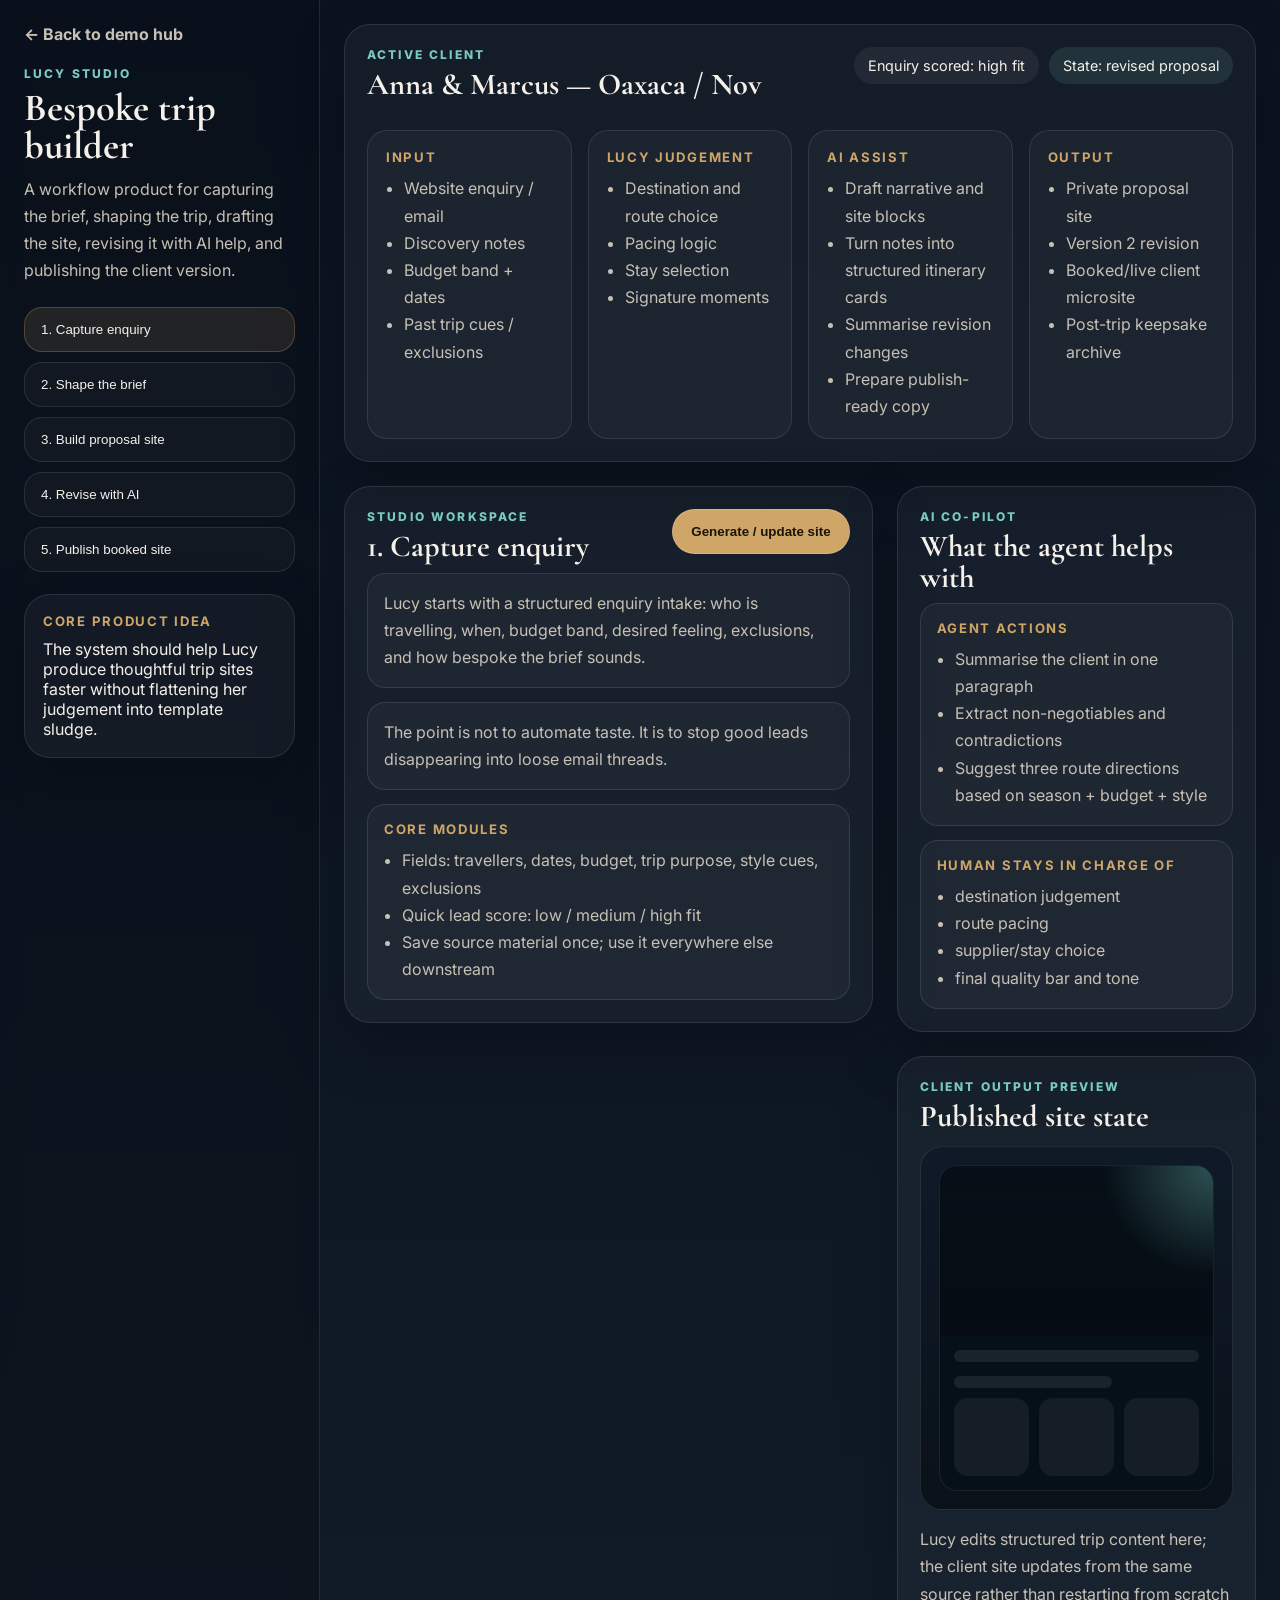
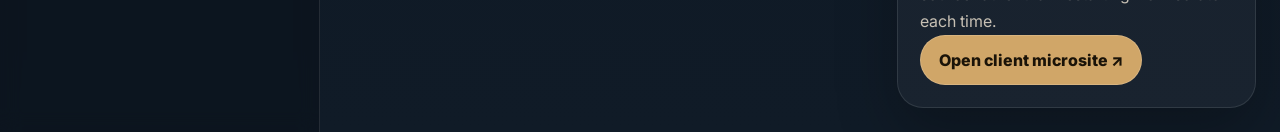
==== studio/index.html @ 28fd5938 "Split demo into client trip microsite and Lucy studio workflow" ====
<!DOCTYPE html>
<html lang="en">
<head>
  <meta charset="UTF-8" />
  <meta name="viewport" content="width=device-width, initial-scale=1.0" />
  <title>Lucy Trip Studio</title>
  <meta name="description" content="Workflow app concept for Lucy to create, revise, and publish private client trip sites with AI assistance." />
  <link rel="preconnect" href="https://fonts.googleapis.com">
  <link rel="preconnect" href="https://fonts.gstatic.com" crossorigin>
  <link href="https://fonts.googleapis.com/css2?family=Inter:wght@400;500;600;700;800&family=Cormorant+Garamond:wght@600;700&display=swap" rel="stylesheet">
  <link rel="stylesheet" href="./styles.css" />
</head>
<body>
  <div class="app-shell">
    <aside class="sidebar">
      <a class="brand" href="../">← Back to demo hub</a>
      <div>
        <p class="eyebrow">Lucy studio</p>
        <h1>Bespoke trip builder</h1>
        <p class="muted">A workflow product for capturing the brief, shaping the trip, drafting the site, revising it with AI help, and publishing the client version.</p>
      </div>
      <nav class="steps" id="stepNav"></nav>
      <div class="sidebar-card">
        <span class="label">Core product idea</span>
        <p>The system should help Lucy produce thoughtful trip sites faster without flattening her judgement into template sludge.</p>
      </div>
    </aside>

    <main class="main-grid">
      <section class="board card">
        <div class="board-head">
          <div>
            <p class="eyebrow">Active client</p>
            <h2>Anna &amp; Marcus — Oaxaca / Nov</h2>
          </div>
          <div class="pill-row">
            <span class="pill">Enquiry scored: high fit</span>
            <span class="pill accent">State: revised proposal</span>
          </div>
        </div>
        <div class="columns">
          <article class="column">
            <span class="label">Input</span>
            <ul>
              <li>Website enquiry / email</li>
              <li>Discovery notes</li>
              <li>Budget band + dates</li>
              <li>Past trip cues / exclusions</li>
            </ul>
          </article>
          <article class="column">
            <span class="label">Lucy judgement</span>
            <ul>
              <li>Destination and route choice</li>
              <li>Pacing logic</li>
              <li>Stay selection</li>
              <li>Signature moments</li>
            </ul>
          </article>
          <article class="column">
            <span class="label">AI assist</span>
            <ul>
              <li>Draft narrative and site blocks</li>
              <li>Turn notes into structured itinerary cards</li>
              <li>Summarise revision changes</li>
              <li>Prepare publish-ready copy</li>
            </ul>
          </article>
          <article class="column">
            <span class="label">Output</span>
            <ul>
              <li>Private proposal site</li>
              <li>Version 2 revision</li>
              <li>Booked/live client microsite</li>
              <li>Post-trip keepsake archive</li>
            </ul>
          </article>
        </div>
      </section>

      <section class="workspace">
        <article class="editor card">
          <div class="workspace-head">
            <div>
              <p class="eyebrow">Studio workspace</p>
              <h2 id="stepTitle"></h2>
            </div>
            <button class="publish-btn">Generate / update site</button>
          </div>
          <div id="stepBody" class="step-body"></div>
        </article>

        <article class="assistant card">
          <p class="eyebrow">AI co-pilot</p>
          <h2>What the agent helps with</h2>
          <div class="assistant-stack" id="assistantStack"></div>
        </article>

        <article class="preview card">
          <p class="eyebrow">Client output preview</p>
          <h2>Published site state</h2>
          <div class="preview-shot">
            <div class="preview-screen">
              <div class="preview-hero"></div>
              <div class="preview-lines"></div>
              <div class="preview-lines short"></div>
              <div class="preview-cards">
                <span></span><span></span><span></span>
              </div>
            </div>
          </div>
          <p class="muted">Lucy edits structured trip content here; the client site updates from the same source rather than restarting from scratch each time.</p>
          <a class="open-trip" href="../trip/">Open client microsite ↗</a>
        </article>
      </section>
    </main>
  </div>
  <script src="./script.js"></script>
</body>
</html>
---- studio/styles.css ----
:root{--bg:#0b1320;--panel:#111b27;--panel-2:#162231;--fg:#f5f1ea;--muted:#c7c0b4;--line:rgba(255,255,255,.1);--gold:#d0a668;--teal:#79cbbf;--shadow:0 24px 60px rgba(0,0,0,.25)}
*{box-sizing:border-box} body{margin:0;font-family:Inter,system-ui,sans-serif;background:linear-gradient(180deg,#0b1320,#101b27);color:var(--fg)} h1,h2,h3{font-family:"Cormorant Garamond",serif;line-height:1;margin:0 0 10px} h1{font-size:clamp(2rem,3vw,3.2rem)} h2{font-size:1.9rem} p{margin:0}
.app-shell{min-height:100vh;display:grid;grid-template-columns:320px 1fr}.sidebar{padding:24px;border-right:1px solid var(--line);display:grid;align-content:start;gap:22px;background:rgba(8,14,22,.4);backdrop-filter:blur(10px)}.brand{text-decoration:none;color:var(--muted);font-weight:700}.eyebrow{text-transform:uppercase;letter-spacing:.18em;font-size:.75rem;color:var(--teal);font-weight:800;margin-bottom:8px}.muted{color:var(--muted);line-height:1.7}
.steps{display:grid;gap:10px}.step-link{padding:14px 16px;border-radius:18px;border:1px solid var(--line);background:rgba(255,255,255,.03);cursor:pointer;text-align:left;color:var(--fg)}.step-link.active{background:rgba(208,166,104,.12);border-color:rgba(208,166,104,.28)}
.sidebar-card,.card{border:1px solid var(--line);border-radius:26px;background:rgba(255,255,255,.04);box-shadow:var(--shadow)}.sidebar-card{padding:18px}.label{display:block;color:var(--gold);font-size:.82rem;text-transform:uppercase;letter-spacing:.13em;font-weight:700;margin-bottom:10px}
.main-grid{padding:24px;display:grid;gap:24px}.board.card,.workspace>.card{padding:22px}.board-head,.workspace-head{display:flex;justify-content:space-between;gap:16px;align-items:flex-start}.pill-row{display:flex;flex-wrap:wrap;gap:10px}.pill{padding:10px 14px;border-radius:999px;background:rgba(255,255,255,.06);font-size:.9rem}.pill.accent{background:rgba(121,203,191,.12)}
.columns{display:grid;grid-template-columns:repeat(4,minmax(0,1fr));gap:16px;margin-top:20px}.column{padding:18px;border-radius:20px;background:rgba(255,255,255,.03);border:1px solid var(--line)}.column ul,.step-body ul,.assistant-stack ul{padding-left:18px;line-height:1.7;color:var(--muted);margin:8px 0 0}
.workspace{display:grid;grid-template-columns:1.25fr .85fr;gap:24px;align-items:start}.editor{grid-row:span 2}.assistant-stack,.step-body{display:grid;gap:14px}.module{padding:16px;border-radius:18px;background:rgba(255,255,255,.035);border:1px solid var(--line)}.publish-btn,.open-trip{display:inline-flex;align-items:center;justify-content:center;padding:14px 18px;border-radius:999px;border:1px solid rgba(255,255,255,.16);background:var(--gold);color:#1a1308;font-weight:800;text-decoration:none}.preview-shot{padding:18px;border-radius:22px;background:linear-gradient(180deg,#0f1a28,#0a1119);border:1px solid var(--line);margin:14px 0 16px}.preview-screen{border-radius:18px;overflow:hidden;background:#061018;border:1px solid rgba(255,255,255,.08)}.preview-hero{height:170px;background:radial-gradient(circle at top right, rgba(121,203,191,.35), transparent 34%), linear-gradient(180deg, rgba(5,10,16,.15), rgba(5,10,16,.55)), url('https://images.unsplash.com/photo-1512813195386-6cf811ad3542?auto=format&fit=crop&w=1200&q=80') center/cover}.preview-lines{height:12px;background:rgba(255,255,255,.08);margin:14px 14px 10px;border-radius:999px}.preview-lines.short{width:58%}.preview-cards{display:grid;grid-template-columns:repeat(3,1fr);gap:10px;padding:0 14px 14px}.preview-cards span{height:78px;border-radius:14px;background:rgba(255,255,255,.06)}
@media (max-width:1100px){.app-shell{grid-template-columns:1fr}.sidebar{border-right:none;border-bottom:1px solid var(--line)}.workspace,.columns{grid-template-columns:1fr}}
@media (max-width:720px){.main-grid,.sidebar{padding:16px}.board-head,.workspace-head{flex-direction:column}.publish-btn,.open-trip{width:100%}}
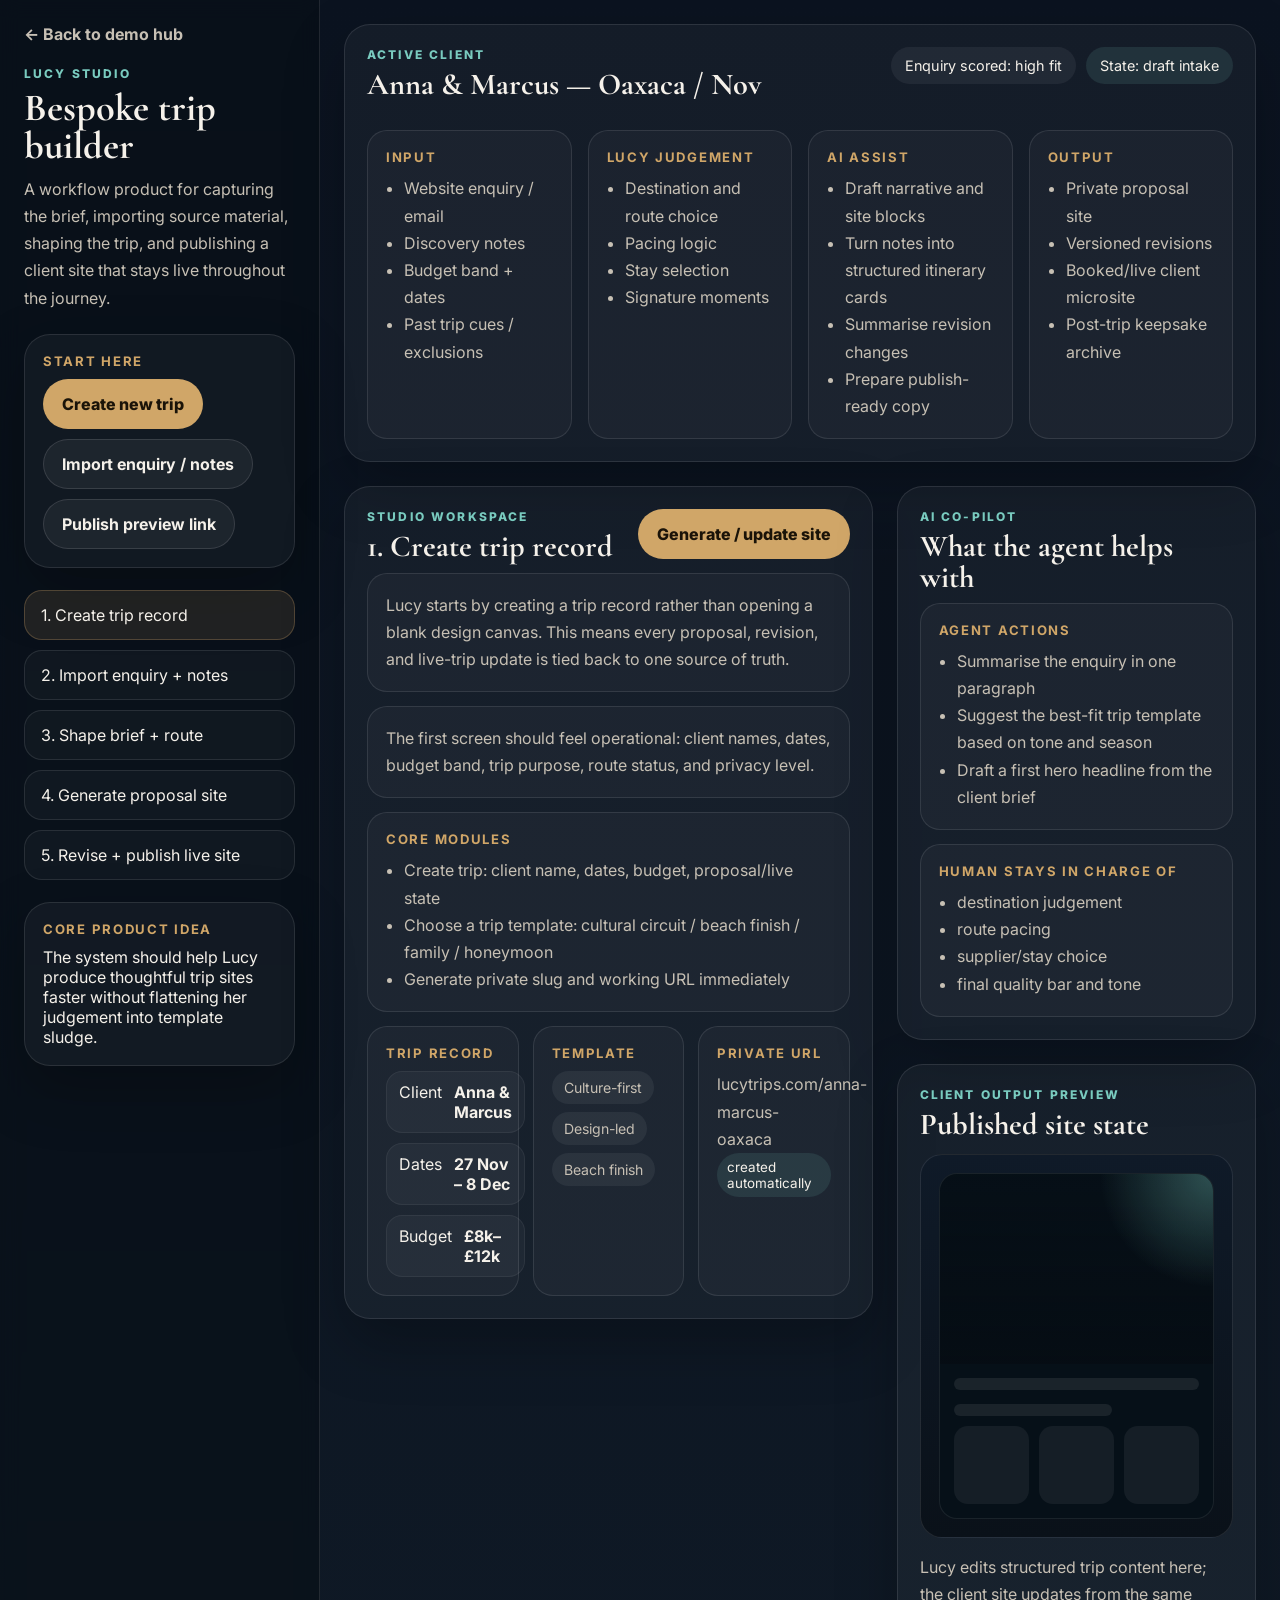
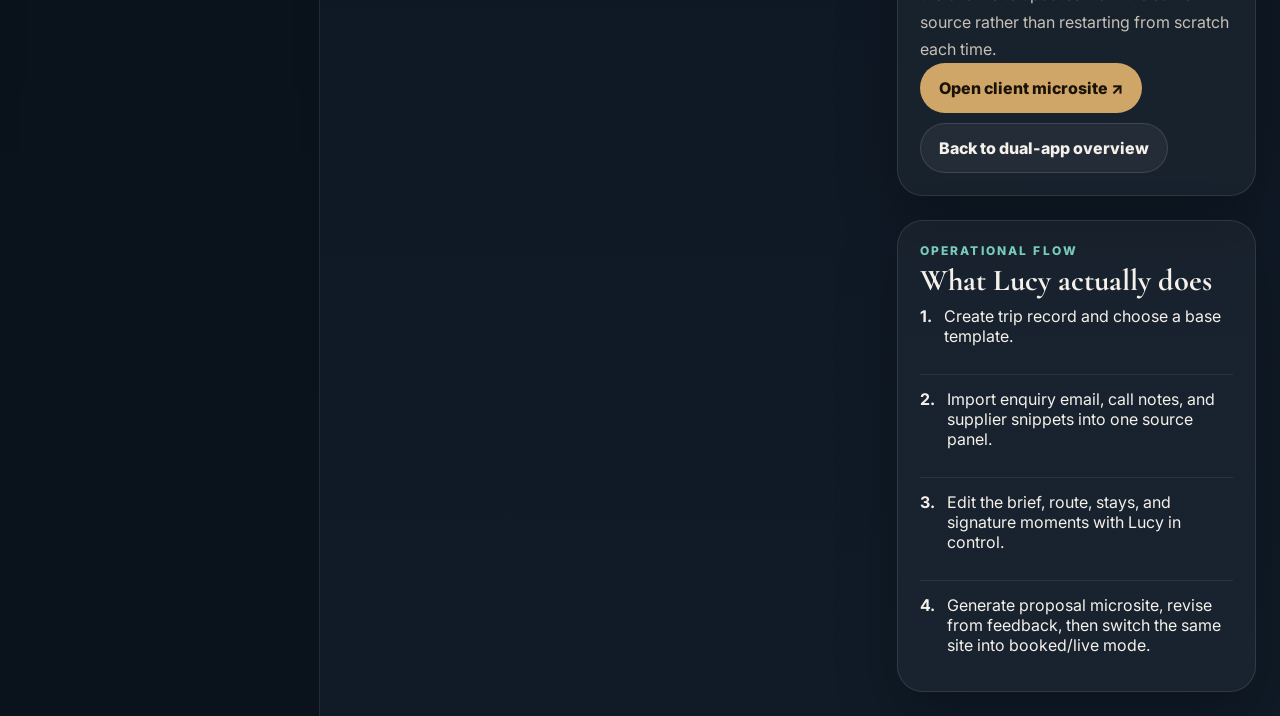
==== commit 42e4d0b0: "Add richer trip interactions and explicit studio workflow" ====
--- a/studio/index.html
+++ b/studio/index.html
@@ -17,9 +17,20 @@
       <div>
         <p class="eyebrow">Lucy studio</p>
         <h1>Bespoke trip builder</h1>
-        <p class="muted">A workflow product for capturing the brief, shaping the trip, drafting the site, revising it with AI help, and publishing the client version.</p>
+        <p class="muted">A workflow product for capturing the brief, importing source material, shaping the trip, and publishing a client site that stays live throughout the journey.</p>
       </div>
+
+      <section class="sidebar-card action-card">
+        <span class="label">Start here</span>
+        <div class="action-stack">
+          <button class="action-btn primary" id="newTripBtn">Create new trip</button>
+          <button class="action-btn" id="importBtn">Import enquiry / notes</button>
+          <button class="action-btn" id="publishBtn">Publish preview link</button>
+        </div>
+      </section>
+
       <nav class="steps" id="stepNav"></nav>
+
       <div class="sidebar-card">
         <span class="label">Core product idea</span>
         <p>The system should help Lucy produce thoughtful trip sites faster without flattening her judgement into template sludge.</p>
@@ -27,7 +38,7 @@
     </aside>
 
     <main class="main-grid">
-      <section class="board card">
+      <section class="board card reveal">
         <div class="board-head">
           <div>
             <p class="eyebrow">Active client</p>
@@ -35,7 +46,7 @@
           </div>
           <div class="pill-row">
             <span class="pill">Enquiry scored: high fit</span>
-            <span class="pill accent">State: revised proposal</span>
+            <span class="pill accent" id="statePill">State: revised proposal</span>
           </div>
         </div>
         <div class="columns">
@@ -70,7 +81,7 @@
             <span class="label">Output</span>
             <ul>
               <li>Private proposal site</li>
-              <li>Version 2 revision</li>
+              <li>Versioned revisions</li>
               <li>Booked/live client microsite</li>
               <li>Post-trip keepsake archive</li>
             </ul>
@@ -79,24 +90,24 @@
       </section>
 
       <section class="workspace">
-        <article class="editor card">
+        <article class="editor card reveal">
           <div class="workspace-head">
             <div>
               <p class="eyebrow">Studio workspace</p>
               <h2 id="stepTitle"></h2>
             </div>
-            <button class="publish-btn">Generate / update site</button>
+            <button class="publish-btn" id="generateBtn">Generate / update site</button>
           </div>
           <div id="stepBody" class="step-body"></div>
         </article>
 
-        <article class="assistant card">
+        <article class="assistant card reveal">
           <p class="eyebrow">AI co-pilot</p>
           <h2>What the agent helps with</h2>
           <div class="assistant-stack" id="assistantStack"></div>
         </article>
 
-        <article class="preview card">
+        <article class="preview card reveal">
           <p class="eyebrow">Client output preview</p>
           <h2>Published site state</h2>
           <div class="preview-shot">
@@ -110,7 +121,21 @@
             </div>
           </div>
           <p class="muted">Lucy edits structured trip content here; the client site updates from the same source rather than restarting from scratch each time.</p>
-          <a class="open-trip" href="../trip/">Open client microsite ↗</a>
+          <div class="button-stack compact">
+            <a class="open-trip" href="../trip/">Open client microsite ↗</a>
+            <a class="open-trip secondary" href="../">Back to dual-app overview</a>
+          </div>
+        </article>
+
+        <article class="pipeline card reveal">
+          <p class="eyebrow">Operational flow</p>
+          <h2>What Lucy actually does</h2>
+          <div class="pipeline-list">
+            <div class="pipeline-row"><strong>1.</strong><span>Create trip record and choose a base template.</span></div>
+            <div class="pipeline-row"><strong>2.</strong><span>Import enquiry email, call notes, and supplier snippets into one source panel.</span></div>
+            <div class="pipeline-row"><strong>3.</strong><span>Edit the brief, route, stays, and signature moments with Lucy in control.</span></div>
+            <div class="pipeline-row"><strong>4.</strong><span>Generate proposal microsite, revise from feedback, then switch the same site into booked/live mode.</span></div>
+          </div>
         </article>
       </section>
     </main>
--- a/studio/styles.css
+++ b/studio/styles.css
@@ -1,11 +1,92 @@
+:root{
+  --bg:#0b1320;
+  --panel:#111b27;
+  --panel-2:#162231;
+  --fg:#f5f1ea;
+  --muted:#c7c0b4;
+  --line:rgba(255,255,255,.1);
+  --gold:#d0a668;
+  --teal:#79cbbf;
+  --shadow:0 24px 60px rgba(0,0,0,.25);
+}
+*{box-sizing:border-box}
+body{margin:0;font-family:Inter,system-ui,sans-serif;background:linear-gradient(180deg,#0b1320,#101b27);color:var(--fg)}
+h1,h2,h3{font-family:"Cormorant Garamond",serif;line-height:1;margin:0 0 10px}
+h1{font-size:clamp(2rem,3vw,3.2rem)}
+h2{font-size:1.9rem}
+p{margin:0}
+button{font:inherit}
 
-:root{--bg:#0b1320;--panel:#111b27;--panel-2:#162231;--fg:#f5f1ea;--muted:#c7c0b4;--line:rgba(255,255,255,.1);--gold:#d0a668;--teal:#79cbbf;--shadow:0 24px 60px rgba(0,0,0,.25)}
-*{box-sizing:border-box} body{margin:0;font-family:Inter,system-ui,sans-serif;background:linear-gradient(180deg,#0b1320,#101b27);color:var(--fg)} h1,h2,h3{font-family:"Cormorant Garamond",serif;line-height:1;margin:0 0 10px} h1{font-size:clamp(2rem,3vw,3.2rem)} h2{font-size:1.9rem} p{margin:0}
-.app-shell{min-height:100vh;display:grid;grid-template-columns:320px 1fr}.sidebar{padding:24px;border-right:1px solid var(--line);display:grid;align-content:start;gap:22px;background:rgba(8,14,22,.4);backdrop-filter:blur(10px)}.brand{text-decoration:none;color:var(--muted);font-weight:700}.eyebrow{text-transform:uppercase;letter-spacing:.18em;font-size:.75rem;color:var(--teal);font-weight:800;margin-bottom:8px}.muted{color:var(--muted);line-height:1.7}
-.steps{display:grid;gap:10px}.step-link{padding:14px 16px;border-radius:18px;border:1px solid var(--line);background:rgba(255,255,255,.03);cursor:pointer;text-align:left;color:var(--fg)}.step-link.active{background:rgba(208,166,104,.12);border-color:rgba(208,166,104,.28)}
-.sidebar-card,.card{border:1px solid var(--line);border-radius:26px;background:rgba(255,255,255,.04);box-shadow:var(--shadow)}.sidebar-card{padding:18px}.label{display:block;color:var(--gold);font-size:.82rem;text-transform:uppercase;letter-spacing:.13em;font-weight:700;margin-bottom:10px}
-.main-grid{padding:24px;display:grid;gap:24px}.board.card,.workspace>.card{padding:22px}.board-head,.workspace-head{display:flex;justify-content:space-between;gap:16px;align-items:flex-start}.pill-row{display:flex;flex-wrap:wrap;gap:10px}.pill{padding:10px 14px;border-radius:999px;background:rgba(255,255,255,.06);font-size:.9rem}.pill.accent{background:rgba(121,203,191,.12)}
-.columns{display:grid;grid-template-columns:repeat(4,minmax(0,1fr));gap:16px;margin-top:20px}.column{padding:18px;border-radius:20px;background:rgba(255,255,255,.03);border:1px solid var(--line)}.column ul,.step-body ul,.assistant-stack ul{padding-left:18px;line-height:1.7;color:var(--muted);margin:8px 0 0}
-.workspace{display:grid;grid-template-columns:1.25fr .85fr;gap:24px;align-items:start}.editor{grid-row:span 2}.assistant-stack,.step-body{display:grid;gap:14px}.module{padding:16px;border-radius:18px;background:rgba(255,255,255,.035);border:1px solid var(--line)}.publish-btn,.open-trip{display:inline-flex;align-items:center;justify-content:center;padding:14px 18px;border-radius:999px;border:1px solid rgba(255,255,255,.16);background:var(--gold);color:#1a1308;font-weight:800;text-decoration:none}.preview-shot{padding:18px;border-radius:22px;background:linear-gradient(180deg,#0f1a28,#0a1119);border:1px solid var(--line);margin:14px 0 16px}.preview-screen{border-radius:18px;overflow:hidden;background:#061018;border:1px solid rgba(255,255,255,.08)}.preview-hero{height:170px;background:radial-gradient(circle at top right, rgba(121,203,191,.35), transparent 34%), linear-gradient(180deg, rgba(5,10,16,.15), rgba(5,10,16,.55)), url('https://images.unsplash.com/photo-1512813195386-6cf811ad3542?auto=format&fit=crop&w=1200&q=80') center/cover}.preview-lines{height:12px;background:rgba(255,255,255,.08);margin:14px 14px 10px;border-radius:999px}.preview-lines.short{width:58%}.preview-cards{display:grid;grid-template-columns:repeat(3,1fr);gap:10px;padding:0 14px 14px}.preview-cards span{height:78px;border-radius:14px;background:rgba(255,255,255,.06)}
-@media (max-width:1100px){.app-shell{grid-template-columns:1fr}.sidebar{border-right:none;border-bottom:1px solid var(--line)}.workspace,.columns{grid-template-columns:1fr}}
-@media (max-width:720px){.main-grid,.sidebar{padding:16px}.board-head,.workspace-head{flex-direction:column}.publish-btn,.open-trip{width:100%}}
+.app-shell{min-height:100vh;display:grid;grid-template-columns:320px 1fr}
+.sidebar{padding:24px;border-right:1px solid var(--line);display:grid;align-content:start;gap:22px;background:rgba(8,14,22,.58);backdrop-filter:blur(10px)}
+.brand{text-decoration:none;color:var(--muted);font-weight:700}
+.eyebrow{text-transform:uppercase;letter-spacing:.18em;font-size:.75rem;color:var(--teal);font-weight:800;margin-bottom:8px}
+.muted{color:var(--muted);line-height:1.7}
+.steps{display:grid;gap:10px}
+.step-link{padding:14px 16px;border-radius:18px;border:1px solid var(--line);background:rgba(255,255,255,.03);cursor:pointer;text-align:left;color:var(--fg);transition:transform .2s ease, background .2s ease, border-color .2s ease}
+.step-link:hover,.action-btn:hover,.publish-btn:hover,.open-trip:hover{transform:translateY(-2px)}
+.step-link.active{background:rgba(208,166,104,.12);border-color:rgba(208,166,104,.28)}
+.sidebar-card,.card{border:1px solid var(--line);border-radius:26px;background:rgba(255,255,255,.04);box-shadow:var(--shadow)}
+.sidebar-card{padding:18px}
+.label{display:block;color:var(--gold);font-size:.82rem;text-transform:uppercase;letter-spacing:.13em;font-weight:700;margin-bottom:10px}
+.action-stack,.button-stack,.pill-row{display:flex;flex-wrap:wrap;gap:10px}
+.action-btn,.publish-btn,.open-trip{
+  display:inline-flex;align-items:center;justify-content:center;padding:14px 18px;border-radius:999px;border:1px solid rgba(255,255,255,.16);
+  background:rgba(255,255,255,.05);color:var(--fg);font-weight:700;text-decoration:none;cursor:pointer;transition:transform .22s ease, background .22s ease, border-color .22s ease;
+}
+.action-btn.primary,.publish-btn,.open-trip{background:var(--gold);color:#1a1308;border-color:transparent;font-weight:800}
+.open-trip.secondary,.action-btn{background:rgba(255,255,255,.05);color:var(--fg);border-color:rgba(255,255,255,.12)}
+.main-grid{padding:24px;display:grid;gap:24px}
+.board.card,.workspace>.card{padding:22px}
+.board-head,.workspace-head{display:flex;justify-content:space-between;gap:16px;align-items:flex-start}
+.pill{padding:10px 14px;border-radius:999px;background:rgba(255,255,255,.06);font-size:.9rem}
+.pill.accent{background:rgba(121,203,191,.12)}
+.columns{display:grid;grid-template-columns:repeat(4,minmax(0,1fr));gap:16px;margin-top:20px}
+.column,.module,.import-card,.draft-card,.builder-card,.timeline-card{padding:18px;border-radius:20px;background:rgba(255,255,255,.03);border:1px solid var(--line)}
+.column ul,.step-body ul,.assistant-stack ul{padding-left:18px;line-height:1.7;color:var(--muted);margin:8px 0 0}
+.workspace{display:grid;grid-template-columns:1.25fr .85fr;gap:24px;align-items:start}
+.editor{grid-row:span 3}
+.assistant-stack,.step-body,.import-grid,.draft-grid,.builder-grid,.pipeline-list{display:grid;gap:14px}
+.preview-shot{padding:18px;border-radius:22px;background:linear-gradient(180deg,#0f1a28,#0a1119);border:1px solid var(--line);margin:14px 0 16px}
+.preview-screen{border-radius:18px;overflow:hidden;background:#061018;border:1px solid rgba(255,255,255,.08)}
+.preview-hero{
+  height:190px;
+  background:
+    radial-gradient(circle at top right, rgba(121,203,191,.35), transparent 34%),
+    linear-gradient(180deg, rgba(5,10,16,.15), rgba(5,10,16,.55)),
+    url('https://images.unsplash.com/photo-1512813195386-6cf811ad3542?auto=format&fit=crop&w=1200&q=80') center/cover;
+}
+.preview-lines{height:12px;background:rgba(255,255,255,.08);margin:14px 14px 10px;border-radius:999px}
+.preview-lines.short{width:58%}
+.preview-cards{display:grid;grid-template-columns:repeat(3,1fr);gap:10px;padding:0 14px 14px}
+.preview-cards span{height:78px;border-radius:14px;background:rgba(255,255,255,.06)}
+.compact{gap:10px}
+.import-grid,.draft-grid{grid-template-columns:repeat(2,minmax(0,1fr))}
+.builder-grid{grid-template-columns:repeat(3,minmax(0,1fr))}
+.import-card textarea{
+  width:100%;min-height:120px;border-radius:16px;border:1px solid rgba(255,255,255,.1);background:rgba(4,11,18,.4);color:var(--fg);padding:12px 14px;resize:vertical;
+}
+.tag-row,.state-row{display:flex;flex-wrap:wrap;gap:8px;margin-top:10px}
+.tag,.state-pill{padding:8px 12px;border-radius:999px;background:rgba(255,255,255,.06);font-size:.88rem;color:var(--muted)}
+.state-pill.active{background:rgba(208,166,104,.18);color:var(--fg)}
+.mini-list{display:grid;gap:10px}
+.mini-item{display:flex;justify-content:space-between;gap:12px;padding:10px 12px;border-radius:16px;background:rgba(255,255,255,.04);border:1px solid rgba(255,255,255,.06)}
+.pill-note{display:inline-flex;padding:6px 10px;border-radius:999px;background:rgba(121,203,191,.12);font-size:.84rem;color:var(--fg)}
+.pipeline-row{display:flex;gap:12px;align-items:flex-start;padding:14px 0;border-top:1px solid rgba(255,255,255,.08)}
+.pipeline-row:first-child{border-top:none;padding-top:0}
+.reveal{opacity:0;transform:translateY(22px);transition:opacity .6s ease, transform .6s ease}
+.reveal.in-view{opacity:1;transform:translateY(0)}
+
+@media (max-width:1180px){
+  .app-shell{grid-template-columns:1fr}
+  .sidebar{border-right:none;border-bottom:1px solid var(--line)}
+  .workspace,.columns,.builder-grid,.import-grid,.draft-grid{grid-template-columns:1fr}
+}
+@media (max-width:720px){
+  .main-grid,.sidebar{padding:16px}
+  .board-head,.workspace-head{flex-direction:column}
+  .action-btn,.publish-btn,.open-trip{width:100%}
+}
+@media (prefers-reduced-motion:reduce){
+  .reveal,.step-link,.action-btn,.publish-btn,.open-trip{transition:none}
+}
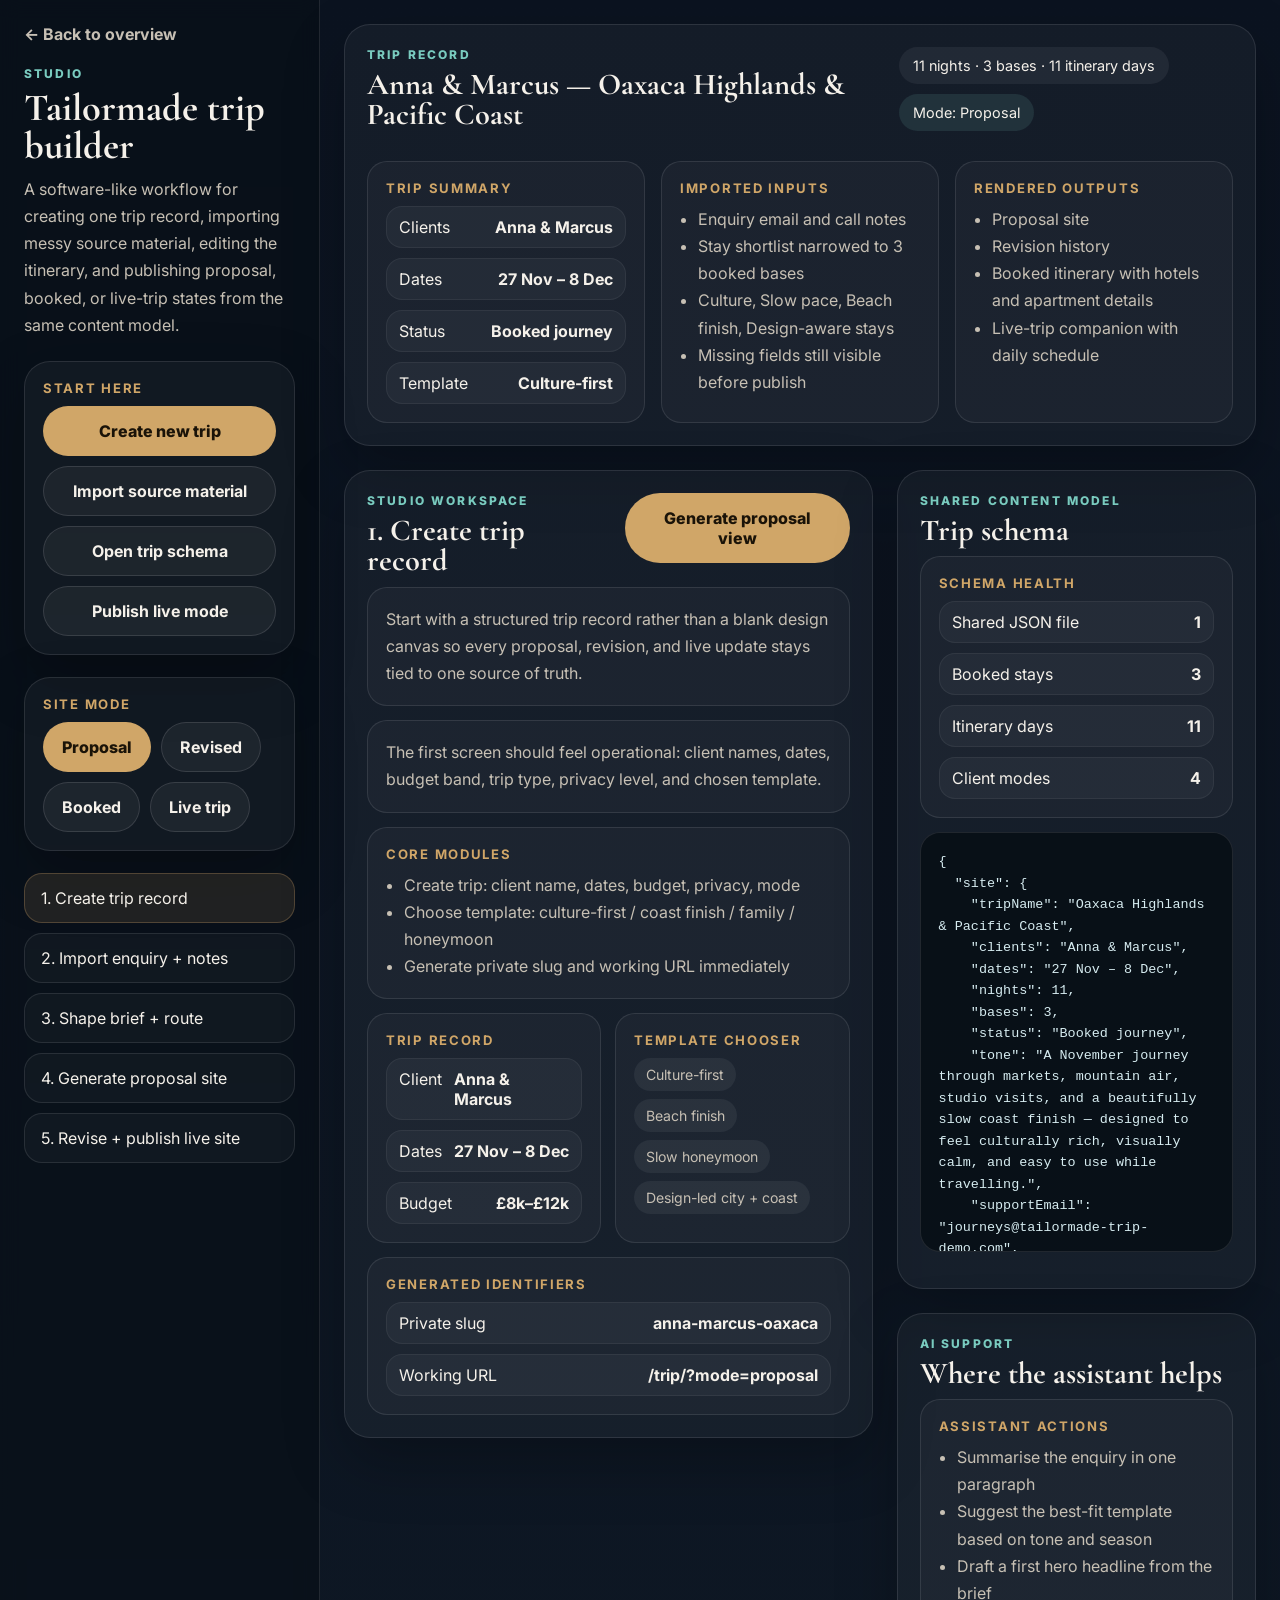
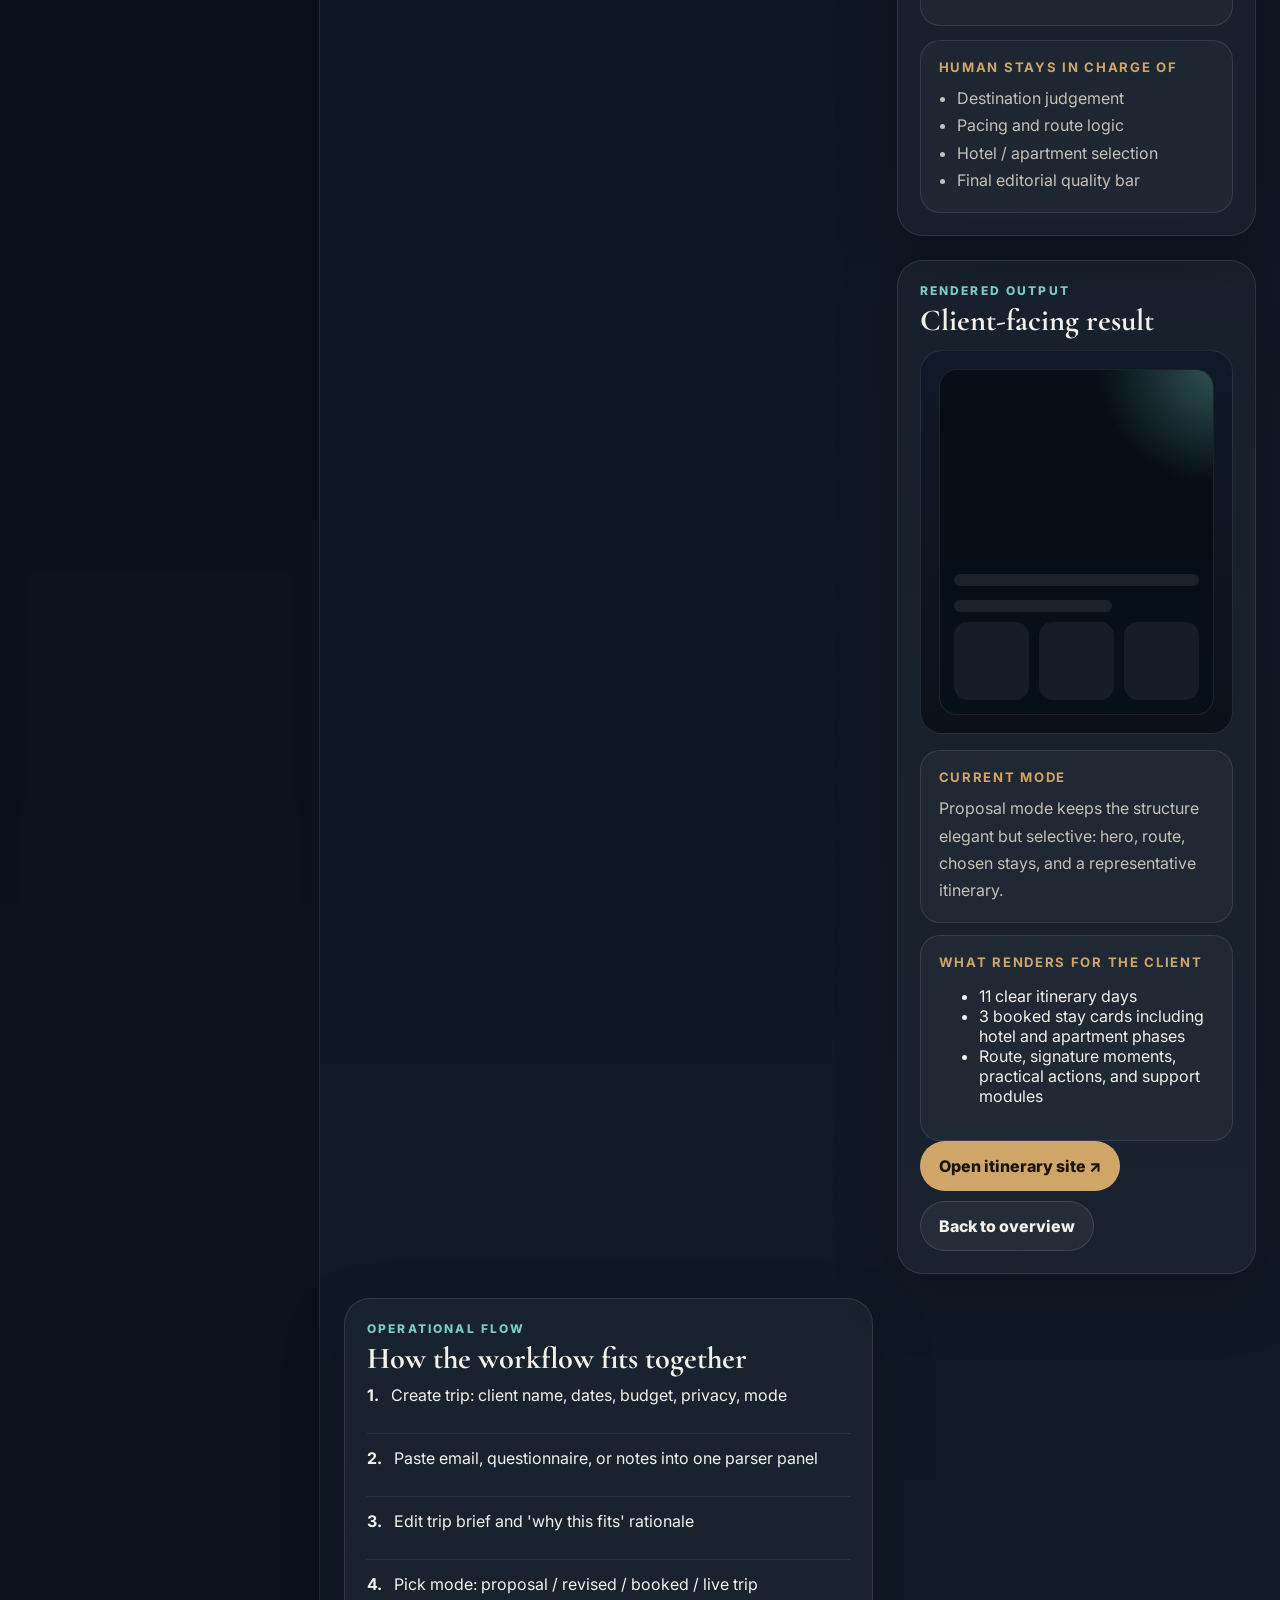
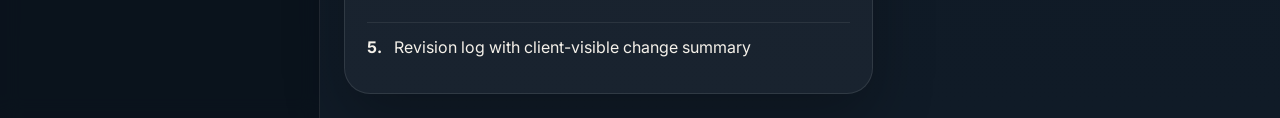
==== commit 5faf52be: "Refactor demo around shared trip content model" ====
--- a/studio/index.html
+++ b/studio/index.html
@@ -3,8 +3,8 @@
 <head>
   <meta charset="UTF-8" />
   <meta name="viewport" content="width=device-width, initial-scale=1.0" />
-  <title>Lucy Trip Studio</title>
-  <meta name="description" content="Workflow app concept for Lucy to create, revise, and publish private client trip sites with AI assistance." />
+  <title>Tailormade Trip Builder</title>
+  <meta name="description" content="Trip-building studio demo with a shared content model powering proposal, booked, and live itinerary states." />
   <link rel="preconnect" href="https://fonts.googleapis.com">
   <link rel="preconnect" href="https://fonts.gstatic.com" crossorigin>
   <link href="https://fonts.googleapis.com/css2?family=Inter:wght@400;500;600;700;800&family=Cormorant+Garamond:wght@600;700&display=swap" rel="stylesheet">
@@ -13,79 +13,47 @@
 <body>
   <div class="app-shell">
     <aside class="sidebar">
-      <a class="brand" href="../">← Back to demo hub</a>
+      <a class="brand" href="../">← Back to overview</a>
       <div>
-        <p class="eyebrow">Lucy studio</p>
-        <h1>Bespoke trip builder</h1>
-        <p class="muted">A workflow product for capturing the brief, importing source material, shaping the trip, and publishing a client site that stays live throughout the journey.</p>
+        <p class="eyebrow">Studio</p>
+        <h1>Tailormade trip builder</h1>
+        <p class="muted">A software-like workflow for creating one trip record, importing messy source material, editing the itinerary, and publishing proposal, booked, or live-trip states from the same content model.</p>
       </div>
 
       <section class="sidebar-card action-card">
         <span class="label">Start here</span>
-        <div class="action-stack">
+        <div class="action-stack vertical">
           <button class="action-btn primary" id="newTripBtn">Create new trip</button>
-          <button class="action-btn" id="importBtn">Import enquiry / notes</button>
-          <button class="action-btn" id="publishBtn">Publish preview link</button>
+          <button class="action-btn" id="importBtn">Import source material</button>
+          <button class="action-btn" id="schemaBtn">Open trip schema</button>
+          <button class="action-btn" id="publishBtn">Publish live mode</button>
         </div>
       </section>
 
+      <section class="sidebar-card mode-card">
+        <span class="label">Site mode</span>
+        <div class="mode-switch" id="modeSwitch"></div>
+      </section>
+
       <nav class="steps" id="stepNav"></nav>
-
-      <div class="sidebar-card">
-        <span class="label">Core product idea</span>
-        <p>The system should help Lucy produce thoughtful trip sites faster without flattening her judgement into template sludge.</p>
-      </div>
     </aside>
 
     <main class="main-grid">
       <section class="board card reveal">
         <div class="board-head">
           <div>
-            <p class="eyebrow">Active client</p>
-            <h2>Anna &amp; Marcus — Oaxaca / Nov</h2>
+            <p class="eyebrow">Trip record</p>
+            <h2 id="tripHeading">Loading trip…</h2>
           </div>
           <div class="pill-row">
-            <span class="pill">Enquiry scored: high fit</span>
-            <span class="pill accent" id="statePill">State: revised proposal</span>
+            <span class="pill" id="tripPill">Loading</span>
+            <span class="pill accent" id="statePill">Mode: proposal</span>
           </div>
         </div>
-        <div class="columns">
-          <article class="column">
-            <span class="label">Input</span>
-            <ul>
-              <li>Website enquiry / email</li>
-              <li>Discovery notes</li>
-              <li>Budget band + dates</li>
-              <li>Past trip cues / exclusions</li>
-            </ul>
-          </article>
-          <article class="column">
-            <span class="label">Lucy judgement</span>
-            <ul>
-              <li>Destination and route choice</li>
-              <li>Pacing logic</li>
-              <li>Stay selection</li>
-              <li>Signature moments</li>
-            </ul>
-          </article>
-          <article class="column">
-            <span class="label">AI assist</span>
-            <ul>
-              <li>Draft narrative and site blocks</li>
-              <li>Turn notes into structured itinerary cards</li>
-              <li>Summarise revision changes</li>
-              <li>Prepare publish-ready copy</li>
-            </ul>
-          </article>
-          <article class="column">
-            <span class="label">Output</span>
-            <ul>
-              <li>Private proposal site</li>
-              <li>Versioned revisions</li>
-              <li>Booked/live client microsite</li>
-              <li>Post-trip keepsake archive</li>
-            </ul>
-          </article>
+        <div class="record-grid">
+          <article class="column" id="recordSummary"></article>
+          <article class="column" id="recordInputs"></article>
+          <article class="column" id="recordOutput"></article>
         </div>
       </section>
 
@@ -94,48 +62,48 @@
           <div class="workspace-head">
             <div>
               <p class="eyebrow">Studio workspace</p>
-              <h2 id="stepTitle"></h2>
+              <h2 id="stepTitle">Loading…</h2>
             </div>
-            <button class="publish-btn" id="generateBtn">Generate / update site</button>
+            <button class="publish-btn" id="generateBtn">Generate proposal view</button>
           </div>
           <div id="stepBody" class="step-body"></div>
         </article>
 
+        <article class="data card reveal">
+          <p class="eyebrow">Shared content model</p>
+          <h2>Trip schema</h2>
+          <div class="schema-summary" id="schemaSummary"></div>
+          <pre class="schema-view" id="schemaView"></pre>
+        </article>
+
         <article class="assistant card reveal">
-          <p class="eyebrow">AI co-pilot</p>
-          <h2>What the agent helps with</h2>
+          <p class="eyebrow">AI support</p>
+          <h2>Where the assistant helps</h2>
           <div class="assistant-stack" id="assistantStack"></div>
         </article>
 
         <article class="preview card reveal">
-          <p class="eyebrow">Client output preview</p>
-          <h2>Published site state</h2>
+          <p class="eyebrow">Rendered output</p>
+          <h2>Client-facing result</h2>
           <div class="preview-shot">
             <div class="preview-screen">
               <div class="preview-hero"></div>
               <div class="preview-lines"></div>
               <div class="preview-lines short"></div>
-              <div class="preview-cards">
-                <span></span><span></span><span></span>
-              </div>
+              <div class="preview-cards"><span></span><span></span><span></span></div>
             </div>
           </div>
-          <p class="muted">Lucy edits structured trip content here; the client site updates from the same source rather than restarting from scratch each time.</p>
+          <div class="preview-copy" id="previewCopy"></div>
           <div class="button-stack compact">
-            <a class="open-trip" href="../trip/">Open client microsite ↗</a>
-            <a class="open-trip secondary" href="../">Back to dual-app overview</a>
+            <a class="open-trip" href="../trip/">Open itinerary site ↗</a>
+            <a class="open-trip secondary" href="../">Back to overview</a>
           </div>
         </article>
 
         <article class="pipeline card reveal">
           <p class="eyebrow">Operational flow</p>
-          <h2>What Lucy actually does</h2>
-          <div class="pipeline-list">
-            <div class="pipeline-row"><strong>1.</strong><span>Create trip record and choose a base template.</span></div>
-            <div class="pipeline-row"><strong>2.</strong><span>Import enquiry email, call notes, and supplier snippets into one source panel.</span></div>
-            <div class="pipeline-row"><strong>3.</strong><span>Edit the brief, route, stays, and signature moments with Lucy in control.</span></div>
-            <div class="pipeline-row"><strong>4.</strong><span>Generate proposal microsite, revise from feedback, then switch the same site into booked/live mode.</span></div>
-          </div>
+          <h2>How the workflow fits together</h2>
+          <div class="pipeline-list" id="pipelineList"></div>
         </article>
       </section>
     </main>
--- a/studio/styles.css
+++ b/studio/styles.css
@@ -13,10 +13,7 @@
 body{margin:0;font-family:Inter,system-ui,sans-serif;background:linear-gradient(180deg,#0b1320,#101b27);color:var(--fg)}
 h1,h2,h3{font-family:"Cormorant Garamond",serif;line-height:1;margin:0 0 10px}
 h1{font-size:clamp(2rem,3vw,3.2rem)}
-h2{font-size:1.9rem}
-p{margin:0}
-button{font:inherit}
-
+h2{font-size:1.9rem} p{margin:0} button{font:inherit}
 .app-shell{min-height:100vh;display:grid;grid-template-columns:320px 1fr}
 .sidebar{padding:24px;border-right:1px solid var(--line);display:grid;align-content:start;gap:22px;background:rgba(8,14,22,.58);backdrop-filter:blur(10px)}
 .brand{text-decoration:none;color:var(--muted);font-weight:700}
@@ -24,69 +21,27 @@
 .muted{color:var(--muted);line-height:1.7}
 .steps{display:grid;gap:10px}
 .step-link{padding:14px 16px;border-radius:18px;border:1px solid var(--line);background:rgba(255,255,255,.03);cursor:pointer;text-align:left;color:var(--fg);transition:transform .2s ease, background .2s ease, border-color .2s ease}
-.step-link:hover,.action-btn:hover,.publish-btn:hover,.open-trip:hover{transform:translateY(-2px)}
+.step-link:hover,.action-btn:hover,.publish-btn:hover,.open-trip:hover,.mode-pill:hover{transform:translateY(-2px)}
 .step-link.active{background:rgba(208,166,104,.12);border-color:rgba(208,166,104,.28)}
 .sidebar-card,.card{border:1px solid var(--line);border-radius:26px;background:rgba(255,255,255,.04);box-shadow:var(--shadow)}
-.sidebar-card{padding:18px}
-.label{display:block;color:var(--gold);font-size:.82rem;text-transform:uppercase;letter-spacing:.13em;font-weight:700;margin-bottom:10px}
-.action-stack,.button-stack,.pill-row{display:flex;flex-wrap:wrap;gap:10px}
-.action-btn,.publish-btn,.open-trip{
-  display:inline-flex;align-items:center;justify-content:center;padding:14px 18px;border-radius:999px;border:1px solid rgba(255,255,255,.16);
-  background:rgba(255,255,255,.05);color:var(--fg);font-weight:700;text-decoration:none;cursor:pointer;transition:transform .22s ease, background .22s ease, border-color .22s ease;
-}
-.action-btn.primary,.publish-btn,.open-trip{background:var(--gold);color:#1a1308;border-color:transparent;font-weight:800}
-.open-trip.secondary,.action-btn{background:rgba(255,255,255,.05);color:var(--fg);border-color:rgba(255,255,255,.12)}
-.main-grid{padding:24px;display:grid;gap:24px}
-.board.card,.workspace>.card{padding:22px}
-.board-head,.workspace-head{display:flex;justify-content:space-between;gap:16px;align-items:flex-start}
-.pill{padding:10px 14px;border-radius:999px;background:rgba(255,255,255,.06);font-size:.9rem}
-.pill.accent{background:rgba(121,203,191,.12)}
-.columns{display:grid;grid-template-columns:repeat(4,minmax(0,1fr));gap:16px;margin-top:20px}
-.column,.module,.import-card,.draft-card,.builder-card,.timeline-card{padding:18px;border-radius:20px;background:rgba(255,255,255,.03);border:1px solid var(--line)}
-.column ul,.step-body ul,.assistant-stack ul{padding-left:18px;line-height:1.7;color:var(--muted);margin:8px 0 0}
-.workspace{display:grid;grid-template-columns:1.25fr .85fr;gap:24px;align-items:start}
-.editor{grid-row:span 3}
-.assistant-stack,.step-body,.import-grid,.draft-grid,.builder-grid,.pipeline-list{display:grid;gap:14px}
-.preview-shot{padding:18px;border-radius:22px;background:linear-gradient(180deg,#0f1a28,#0a1119);border:1px solid var(--line);margin:14px 0 16px}
-.preview-screen{border-radius:18px;overflow:hidden;background:#061018;border:1px solid rgba(255,255,255,.08)}
-.preview-hero{
-  height:190px;
-  background:
-    radial-gradient(circle at top right, rgba(121,203,191,.35), transparent 34%),
-    linear-gradient(180deg, rgba(5,10,16,.15), rgba(5,10,16,.55)),
-    url('https://images.unsplash.com/photo-1512813195386-6cf811ad3542?auto=format&fit=crop&w=1200&q=80') center/cover;
-}
-.preview-lines{height:12px;background:rgba(255,255,255,.08);margin:14px 14px 10px;border-radius:999px}
-.preview-lines.short{width:58%}
-.preview-cards{display:grid;grid-template-columns:repeat(3,1fr);gap:10px;padding:0 14px 14px}
-.preview-cards span{height:78px;border-radius:14px;background:rgba(255,255,255,.06)}
-.compact{gap:10px}
-.import-grid,.draft-grid{grid-template-columns:repeat(2,minmax(0,1fr))}
-.builder-grid{grid-template-columns:repeat(3,minmax(0,1fr))}
-.import-card textarea{
-  width:100%;min-height:120px;border-radius:16px;border:1px solid rgba(255,255,255,.1);background:rgba(4,11,18,.4);color:var(--fg);padding:12px 14px;resize:vertical;
-}
-.tag-row,.state-row{display:flex;flex-wrap:wrap;gap:8px;margin-top:10px}
-.tag,.state-pill{padding:8px 12px;border-radius:999px;background:rgba(255,255,255,.06);font-size:.88rem;color:var(--muted)}
-.state-pill.active{background:rgba(208,166,104,.18);color:var(--fg)}
-.mini-list{display:grid;gap:10px}
-.mini-item{display:flex;justify-content:space-between;gap:12px;padding:10px 12px;border-radius:16px;background:rgba(255,255,255,.04);border:1px solid rgba(255,255,255,.06)}
-.pill-note{display:inline-flex;padding:6px 10px;border-radius:999px;background:rgba(121,203,191,.12);font-size:.84rem;color:var(--fg)}
-.pipeline-row{display:flex;gap:12px;align-items:flex-start;padding:14px 0;border-top:1px solid rgba(255,255,255,.08)}
-.pipeline-row:first-child{border-top:none;padding-top:0}
-.reveal{opacity:0;transform:translateY(22px);transition:opacity .6s ease, transform .6s ease}
-.reveal.in-view{opacity:1;transform:translateY(0)}
-
-@media (max-width:1180px){
-  .app-shell{grid-template-columns:1fr}
-  .sidebar{border-right:none;border-bottom:1px solid var(--line)}
-  .workspace,.columns,.builder-grid,.import-grid,.draft-grid{grid-template-columns:1fr}
-}
-@media (max-width:720px){
-  .main-grid,.sidebar{padding:16px}
-  .board-head,.workspace-head{flex-direction:column}
-  .action-btn,.publish-btn,.open-trip{width:100%}
-}
-@media (prefers-reduced-motion:reduce){
-  .reveal,.step-link,.action-btn,.publish-btn,.open-trip{transition:none}
-}
+.sidebar-card{padding:18px}.label{display:block;color:var(--gold);font-size:.82rem;text-transform:uppercase;letter-spacing:.13em;font-weight:700;margin-bottom:10px}
+.action-stack,.button-stack,.pill-row,.mode-switch{display:flex;flex-wrap:wrap;gap:10px}.vertical{flex-direction:column}
+.action-btn,.publish-btn,.open-trip,.mode-pill{display:inline-flex;align-items:center;justify-content:center;padding:14px 18px;border-radius:999px;border:1px solid rgba(255,255,255,.16);background:rgba(255,255,255,.05);color:var(--fg);font-weight:700;text-decoration:none;cursor:pointer;transition:transform .22s ease, background .22s ease, border-color .22s ease}
+.action-btn.primary,.publish-btn,.open-trip,.mode-pill.active{background:var(--gold);color:#1a1308;border-color:transparent;font-weight:800}
+.open-trip.secondary,.action-btn,.mode-pill{background:rgba(255,255,255,.05);color:var(--fg);border-color:rgba(255,255,255,.12)}
+.main-grid{padding:24px;display:grid;gap:24px}.board.card,.workspace>.card{padding:22px}
+.board-head,.workspace-head{display:flex;justify-content:space-between;gap:16px;align-items:flex-start}.pill{padding:10px 14px;border-radius:999px;background:rgba(255,255,255,.06);font-size:.9rem}.pill.accent{background:rgba(121,203,191,.12)}
+.record-grid{display:grid;grid-template-columns:repeat(3,minmax(0,1fr));gap:16px;margin-top:20px}
+.column,.module,.schema-summary,.schema-view,.panel-card,.list-card{padding:18px;border-radius:20px;background:rgba(255,255,255,.03);border:1px solid var(--line)}
+.column ul,.step-body ul,.assistant-stack ul,.list-card ul{padding-left:18px;line-height:1.7;color:var(--muted);margin:8px 0 0}
+.workspace{display:grid;grid-template-columns:1.25fr .85fr;gap:24px;align-items:start}.editor{grid-row:span 3}.assistant-stack,.step-body,.panel-grid,.pipeline-list{display:grid;gap:14px}
+.panel-grid{grid-template-columns:repeat(2,minmax(0,1fr))}.panel-card.full{grid-column:1/-1}.mini-list{display:grid;gap:10px}.mini-item{display:flex;justify-content:space-between;gap:12px;padding:10px 12px;border-radius:16px;background:rgba(255,255,255,.04);border:1px solid rgba(255,255,255,.06)}
+.tag-row{display:flex;flex-wrap:wrap;gap:8px;margin-top:10px}.tag{padding:8px 12px;border-radius:999px;background:rgba(255,255,255,.06);font-size:.88rem;color:var(--muted)}
+.schema-view{margin-top:14px;max-height:420px;overflow:auto;white-space:pre-wrap;font-size:.84rem;line-height:1.6;color:#d6ecf0;background:rgba(3,10,16,.7)}
+.preview-shot{padding:18px;border-radius:22px;background:linear-gradient(180deg,#0f1a28,#0a1119);border:1px solid var(--line);margin:14px 0 16px}.preview-screen{border-radius:18px;overflow:hidden;background:#061018;border:1px solid rgba(255,255,255,.08)}
+.preview-hero{height:190px;background:radial-gradient(circle at top right, rgba(121,203,191,.35), transparent 34%), linear-gradient(180deg, rgba(5,10,16,.15), rgba(5,10,16,.55)), url('https://images.unsplash.com/photo-1512813195386-6cf811ad3542?auto=format&fit=crop&w=1200&q=80') center/cover}.preview-lines{height:12px;background:rgba(255,255,255,.08);margin:14px 14px 10px;border-radius:999px}.preview-lines.short{width:58%}.preview-cards{display:grid;grid-template-columns:repeat(3,1fr);gap:10px;padding:0 14px 14px}.preview-cards span{height:78px;border-radius:14px;background:rgba(255,255,255,.06)}.preview-copy{display:grid;gap:12px}
+.pipeline-row{display:flex;gap:12px;align-items:flex-start;padding:14px 0;border-top:1px solid rgba(255,255,255,.08)}.pipeline-row:first-child{border-top:none;padding-top:0}
+.reveal{opacity:0;transform:translateY(22px);transition:opacity .6s ease, transform .6s ease}.reveal.in-view{opacity:1;transform:translateY(0)}
+@media (max-width:1180px){.app-shell{grid-template-columns:1fr}.sidebar{border-right:none;border-bottom:1px solid var(--line)}.workspace,.record-grid,.panel-grid{grid-template-columns:1fr}}
+@media (max-width:720px){.main-grid,.sidebar{padding:16px}.board-head,.workspace-head{flex-direction:column}.action-btn,.publish-btn,.open-trip,.mode-pill{width:100%}}
+@media (prefers-reduced-motion:reduce){.reveal,.step-link,.action-btn,.publish-btn,.open-trip,.mode-pill{transition:none}}
